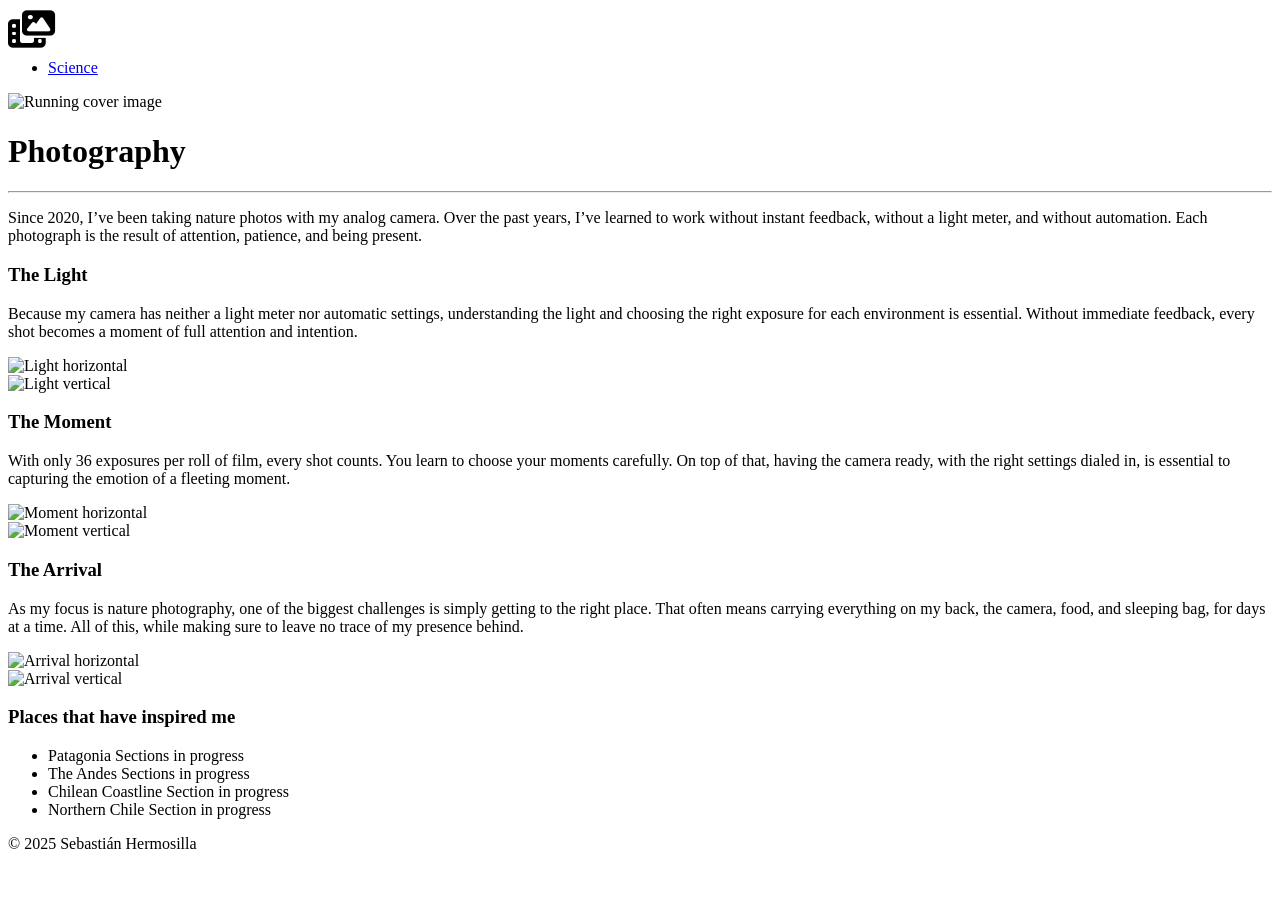
==== Photography.html @ 23400d47 "Add files via upload" ====
<!DOCTYPE html>
<html lang="en">
<head>
  <meta charset="UTF-8" />
  <meta name="viewport" content="width=device-width, initial-scale=1.0"/>
  <link rel="stylesheet" href="https://cdnjs.cloudflare.com/ajax/libs/font-awesome/6.1.2/css/all.min.css" integrity="sha512-1sCRPdkRXhBV2PBLUdRb4tMg1w2YPf37qatUFeS7zlBy7jJI8Lf4VHwWfZZfpXtYSLy85pkm9GaYVYMfw5BC1A==" crossorigin="anonymous" referrerpolicy="no-referrer" />
  <title>Photography</title>
  <link rel="stylesheet" href="Photography/photography.css" />
</head>

<script>
    window.addEventListener("scroll", function () {
      const header = document.querySelector("header");
      const heroBottom = document.querySelector(".first-photo").getBoundingClientRect().bottom;
  
      if (heroBottom <= 300) {
        header.style.top = "0";
      } else {
        header.style.top = "-90px";
      }
    });
</script>

<body>

<header>
        <div class="header-content">
          <h3><i class="fa-solid fa-photo-film fa-2xl" ></i></h3>
          <nav>
            <ul>
              <li><a href="MainWeb.html">Science</a></li>
              <!--<li><a href="Running.html">Running</a></li>-->
            </ul>
          </nav>
        </div>
    </header>

<main>
  <div class="first-photo">
        <img class="cover" src="Photography/head.jpg" style="object-position: center 74%;" alt="Running cover image">
        <h1>Photography</h1>
    </div>
    <hr>

  <section class="intro">
    <p>
      Since 2020, I’ve been taking nature photos with my analog camera. Over the past years, I’ve learned to work without instant feedback, without a light meter, and without automation. Each photograph is the result of attention, patience, and being present.
    </p>
  </section>

  <!-- SECTION 1 -->
  <section class="photo-block">
    <div class="block-left">
      <h3>The Light</h3>
      <p>
        Because my camera has neither a light meter nor automatic settings, understanding the light and choosing the right exposure for each environment is essential. Without immediate feedback, every shot becomes a moment of full attention and intention. 
      </p>
      <img src="Photography/light1.jpg" alt="Light horizontal">
    </div>
    <div class="block-right">
      <img src="Photography/light2.jpg" alt="Light vertical">
    </div>
  </section>

  <!-- SECTION 2 -->
  <section class="photo-block">
    <div class="block-left">
      <h3>The Moment</h3>
      <p>
        With only 36 exposures per roll of film, every shot counts. You learn to choose your moments carefully. On top of that, having the camera ready, with the right settings dialed in, is essential to capturing the emotion of a fleeting moment.
      </p>
      <img src="Photography/moment1.jpg" alt="Moment horizontal">
    </div>
    <div class="block-right">
      <img src="Photography/moment2.jpg" alt="Moment vertical">
    </div>
  </section>

  <!-- SECTION 3 -->
  <section class="photo-block">
    <div class="block-left">
      <h3>The Arrival</h3>
      <p>
        As my focus is nature photography, one of the biggest challenges is simply getting to the right place. That often means carrying everything on my back, the camera, food, and sleeping bag, for days at a time. All of this, while making sure to leave no trace of my presence behind.
      </p>
      <img src="Photography/arrival1.jpg" alt="Arrival horizontal">
    </div>
    <div class="block-right">
      <img src="Photography/arrival2.jpg" alt="Arrival vertical">
    </div>
  </section>

  <!-- COLLECTIONS -->
  <section class="collections">
    <h3>Places that have inspired me</h3>
    <ul>
      <li>Patagonia <span>Sections in progress</span></li>
      <li>The Andes <span>Sections in progress</span></li>
      <li>Chilean Coastline <span>Section in progress</span></li>
      <li>Northern Chile <span>Section in progress</span></li>
    </ul>
  </section>

</main>

<footer class="photo-footer">
  <p>© 2025 Sebastián Hermosilla</p>
</footer>

</body>
</html>
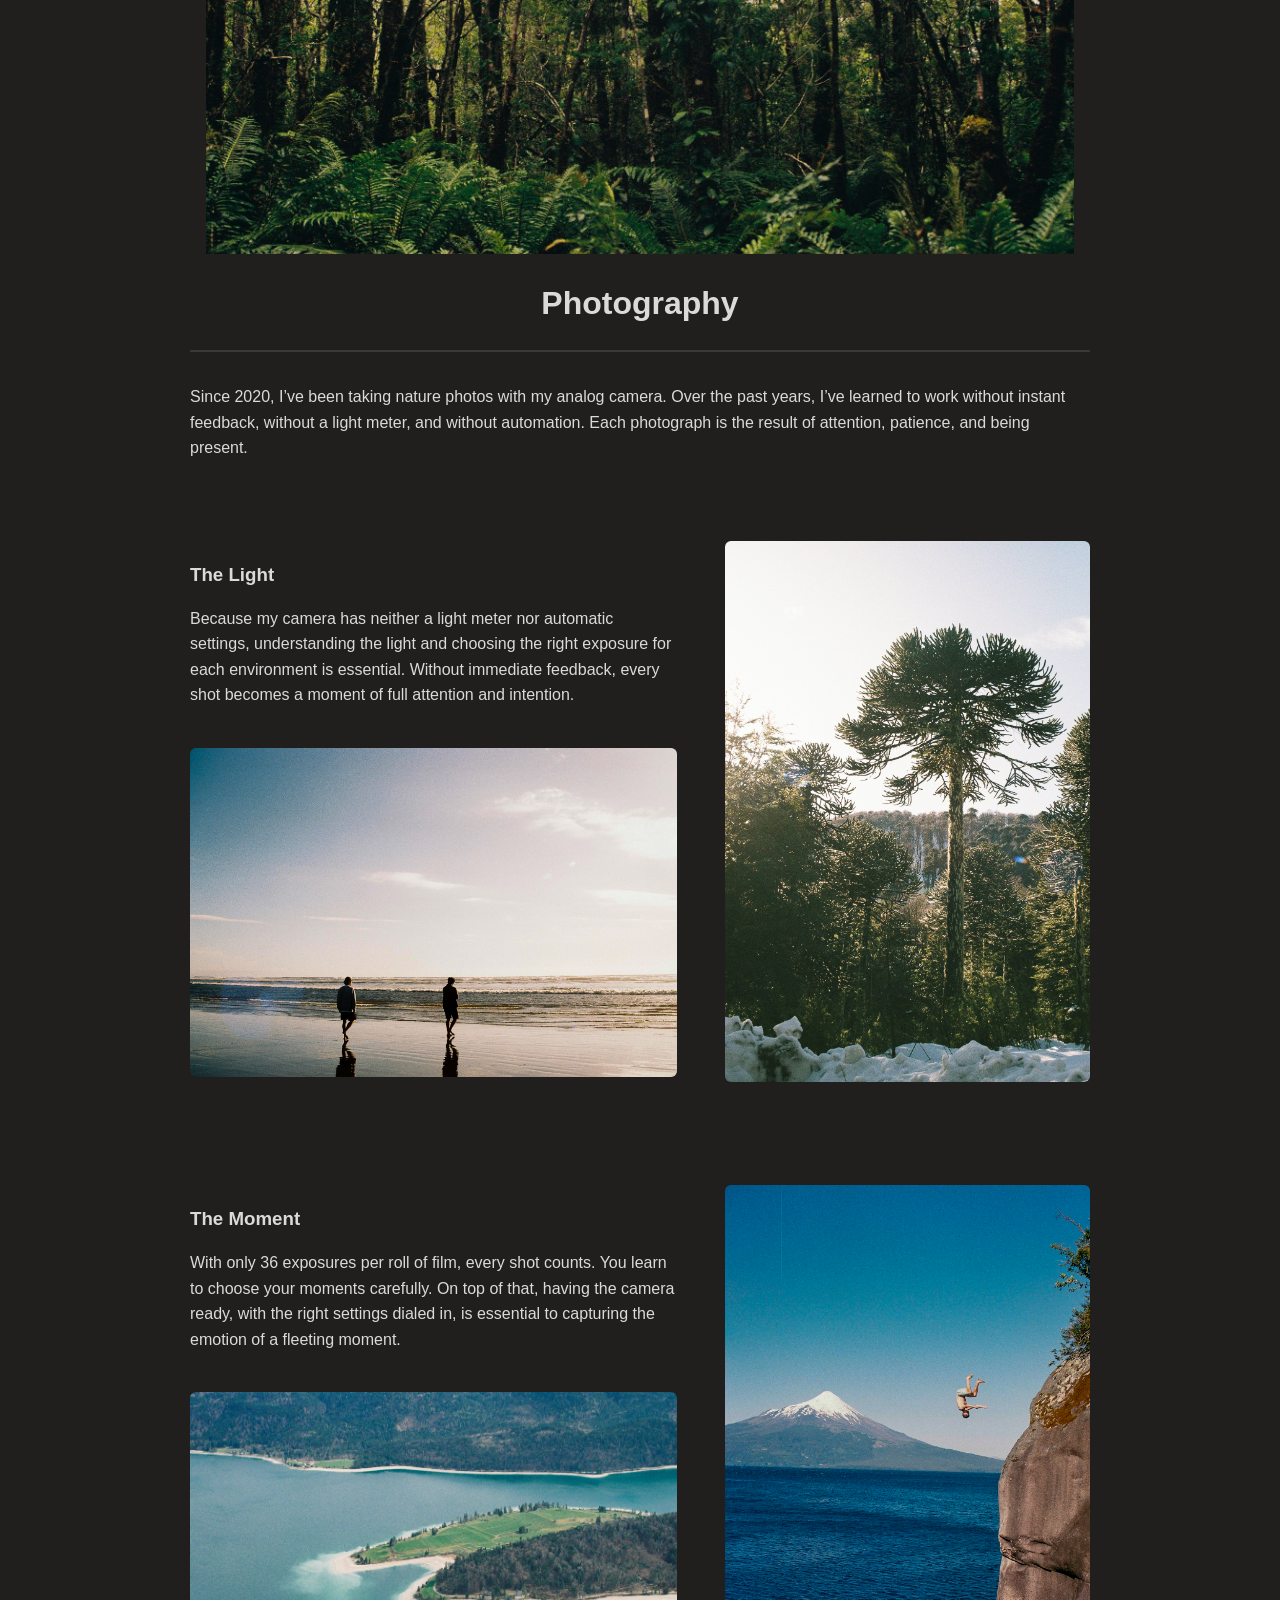
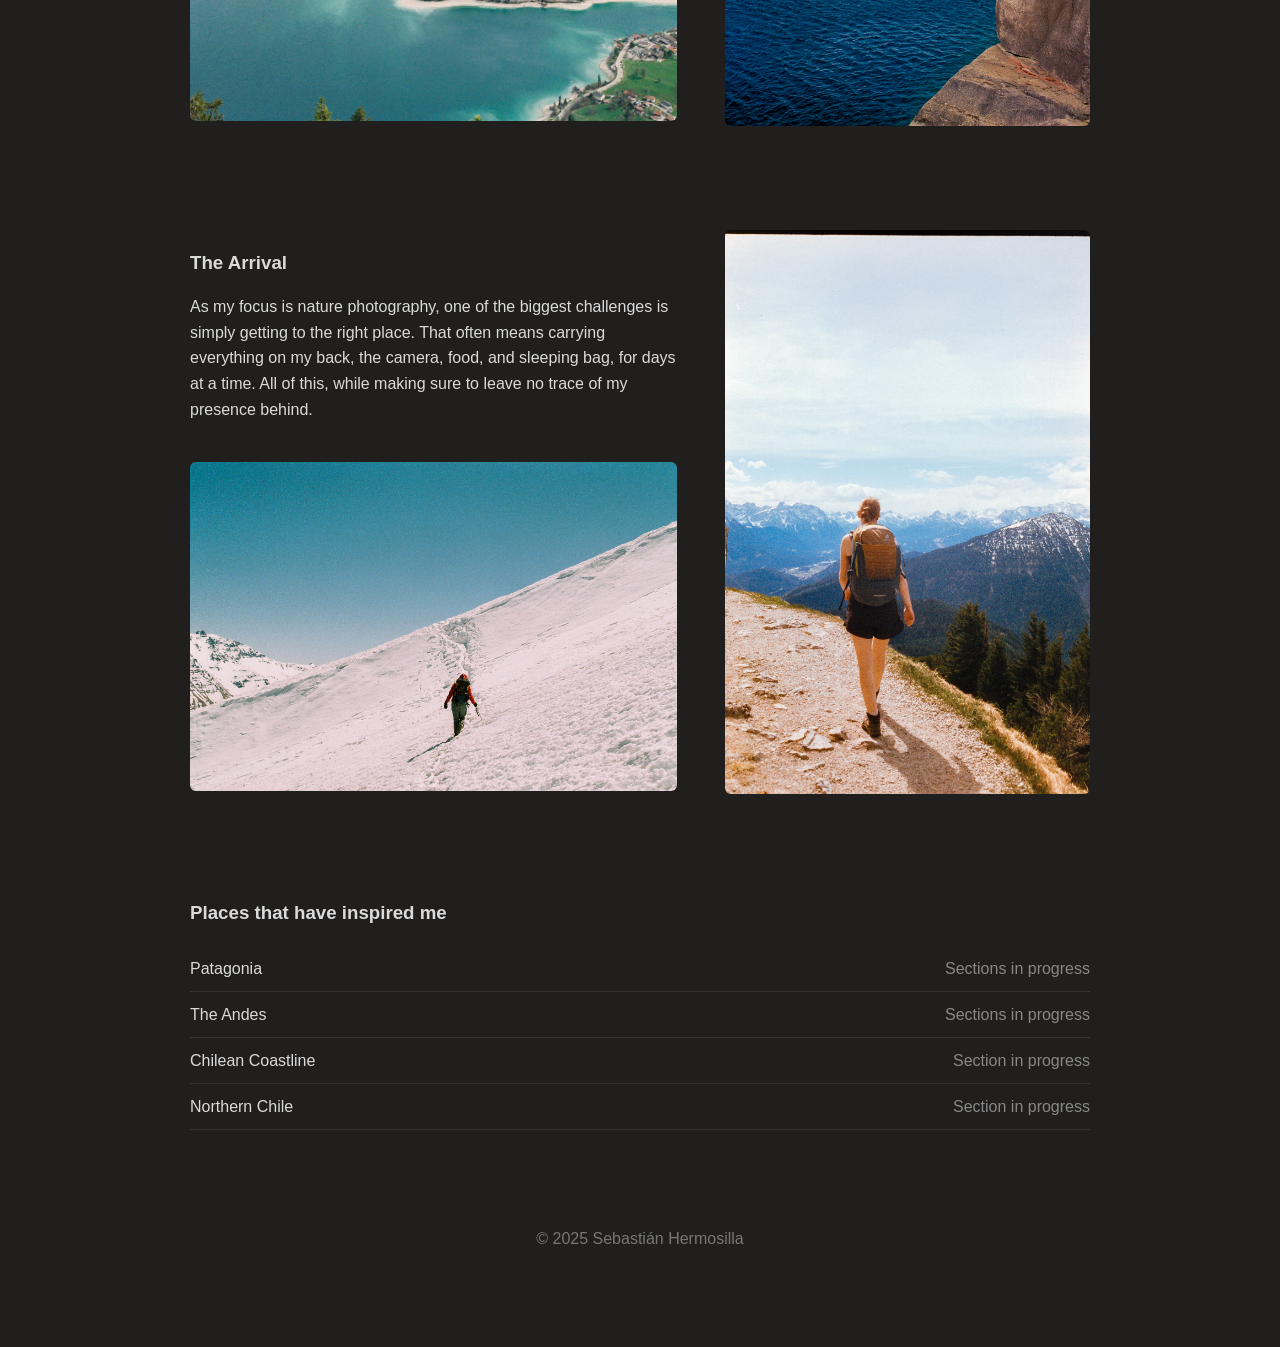
==== commit 0a08406f: "Update Photography.html" ====
--- a/Photography.html
+++ b/Photography.html
@@ -28,7 +28,7 @@
           <h3><i class="fa-solid fa-photo-film fa-2xl" ></i></h3>
           <nav>
             <ul>
-              <li><a href="MainWeb.html">Science</a></li>
+              <li><a href="index.html">Science</a></li>
               <!--<li><a href="Running.html">Running</a></li>-->
             </ul>
           </nav>
@@ -108,4 +108,4 @@
 </footer>
 
 </body>
-</html>+</html>
--- a/Photography/photography.css
+++ b/Photography/photography.css
@@ -0,0 +1,150 @@
+body {
+    font-family: Arial, sans-serif;
+    margin: 0;
+    padding: 0;
+    color: #dadada;
+    line-height: 1.6;
+    background-color: #201f1e;
+  }
+
+  hr {
+    border: none;
+    border-top: 2px solid #555;
+    margin: -1rem 0;
+    margin-bottom: 2rem;
+    opacity: 0.5;
+  }
+
+  header {
+    background-color: #000000;
+    color: white;
+    padding-left: 2rem;
+    padding-right: 4rem;
+    padding-top: 0rem;
+    padding-bottom: 0rem;
+    opacity: 85%;
+    position: fixed;
+    top: -90px; /* lo oculta arriba */
+    left: 0;
+    right: 0;
+    z-index: 1000;
+    transition: top 0.3s ease-in-out;
+  }
+
+  .header-content {
+    display: flex;
+    justify-content: space-between;
+    align-items: center;
+  }
+
+  nav ul {
+    display: flex;
+    gap: 1rem;
+  }
+
+  nav ul li a {
+    color: white;
+    text-decoration: none;
+    font-weight: bold;
+  }
+
+  nav ul li {
+    display: inline;
+  }
+  
+  .first-photo {
+    text-align: center;
+    padding: 0rem 1rem 1rem;
+  }
+
+  .cover {
+    width: 100%;
+    max-height: 30vh;
+    object-fit: cover;
+  }
+  
+  h1 {
+    font-size: 2rem;
+    margin-top: 1rem;
+    color: #dadada;
+  }
+  
+  main {
+    max-width: 900px;
+    margin: auto;
+    margin-top: -3rem;
+    padding: 2rem 1rem;
+  }
+
+.intro {
+  max-width: 900px;
+  margin: 0 auto 5rem auto;
+}
+
+.photo-block {
+  display: grid;
+  grid-template-columns: 2fr 1.5fr;
+  gap: 3rem;
+  margin-bottom: 6rem;
+  align-items: start;
+}
+
+.block-left h3 {
+  margin-bottom: 0.5rem;
+}
+
+.places {
+  font-size: 0.9rem;
+  color: #aaa;
+}
+
+.block-left img {
+  width: 100%;
+  margin-top: 1.5rem;
+  border-radius: 6px;
+}
+
+.block-right img {
+  width: 100%;
+  height: 100%;
+  object-fit: cover;
+  border-radius: 6px;
+}
+
+.collections {
+  margin-top: 5rem;
+}
+
+.collections ul {
+  list-style: none;
+  padding: 0;
+  max-width: 900px;
+}
+
+.collections li {
+  display: flex;
+  justify-content: space-between;
+  padding: 0.6rem 0;
+  border-bottom: 1px solid #333;
+}
+
+.collections span {
+  color: #888;
+}
+
+.photo-footer {
+  text-align: center;
+  padding: 2rem 1rem;
+  color: #777;
+}
+
+@media (max-width: 900px) {
+  .photo-block {
+    grid-template-columns: 1fr;
+  }
+
+  .block-right img {
+    max-height: 500px;
+  }
+}
+
